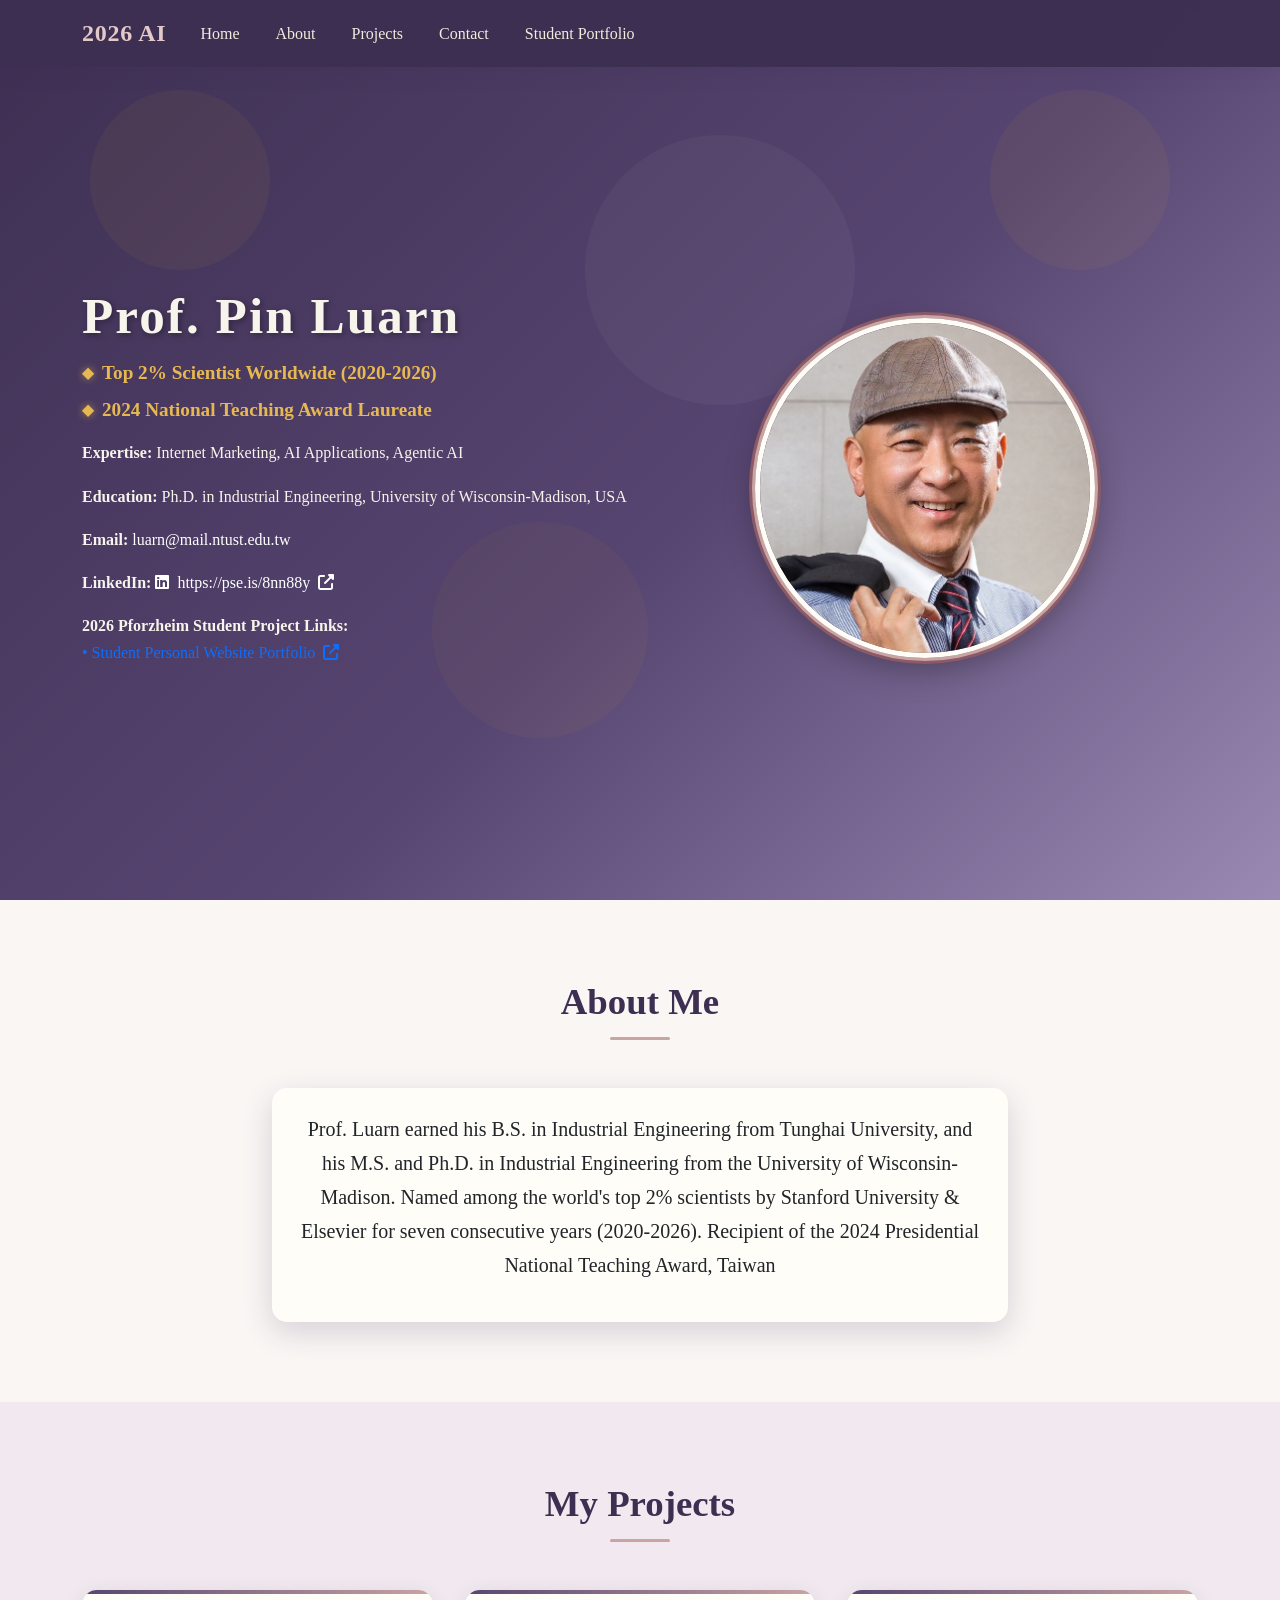
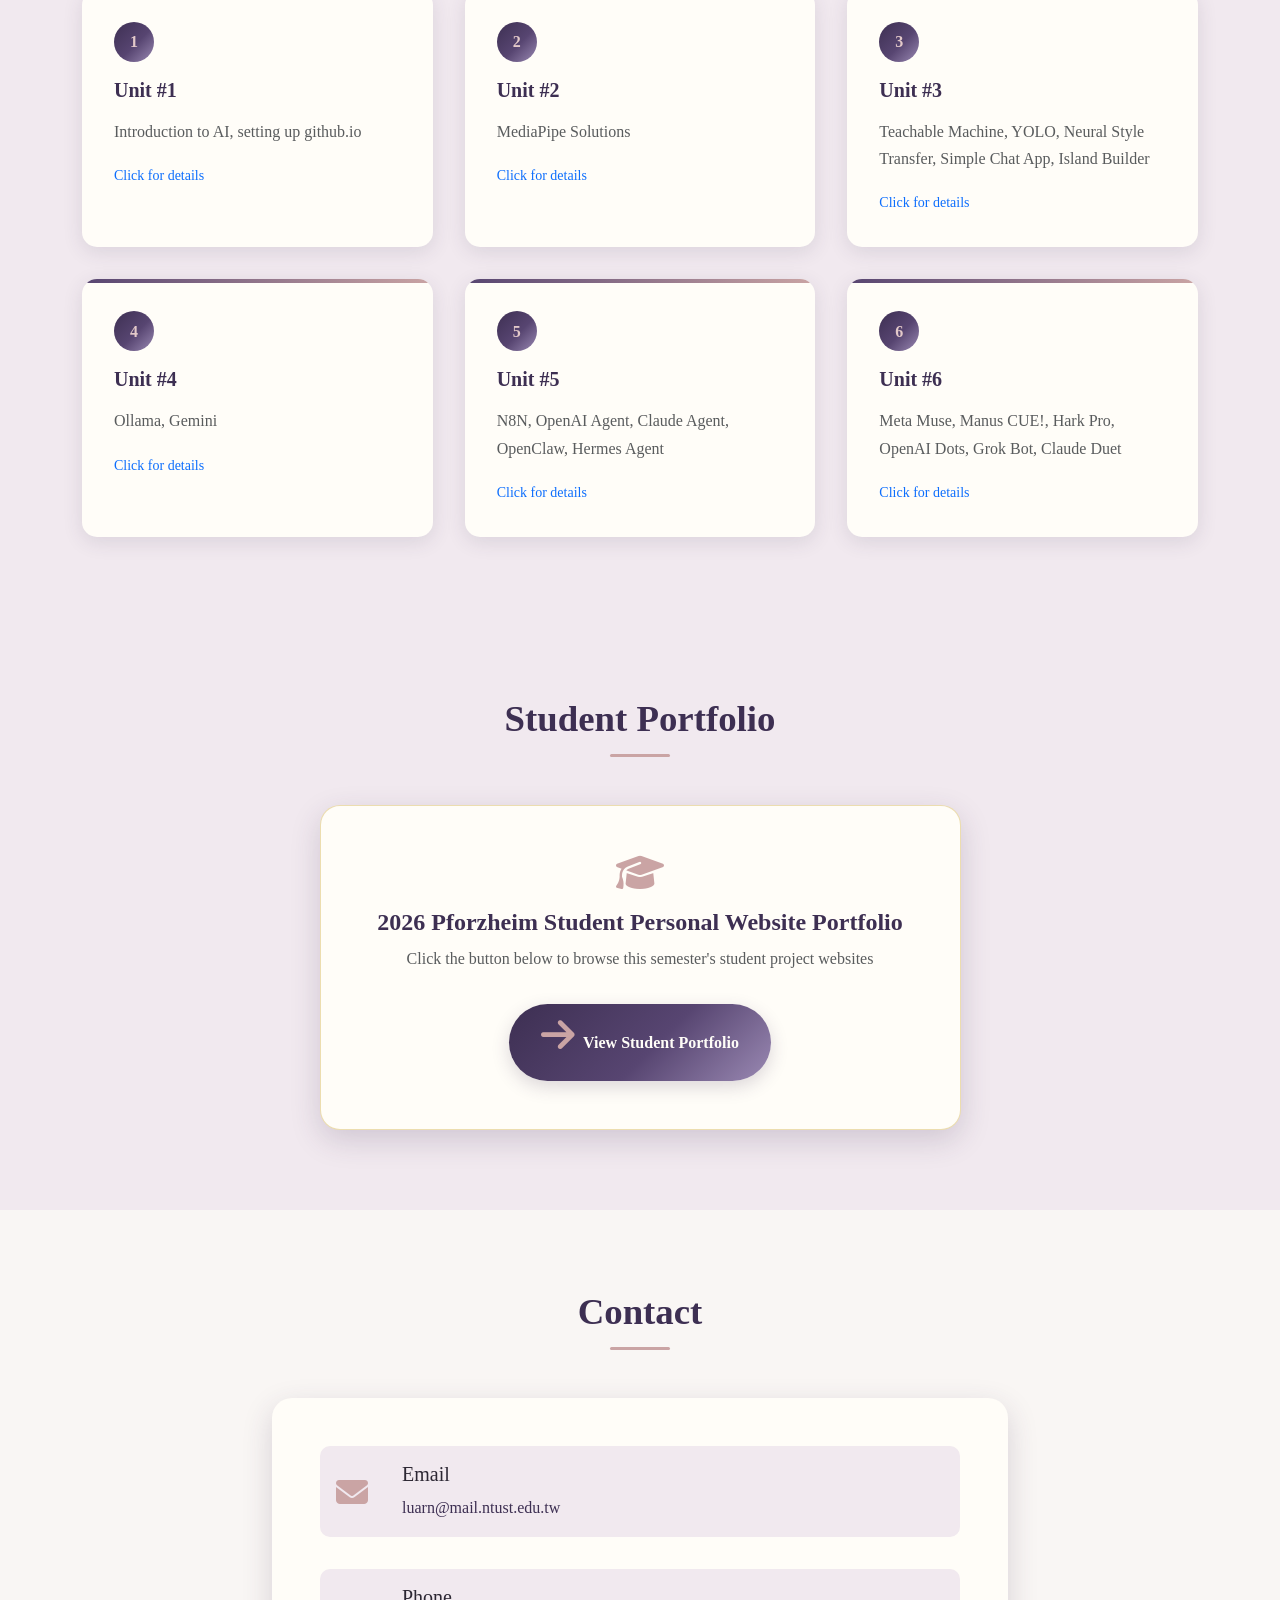
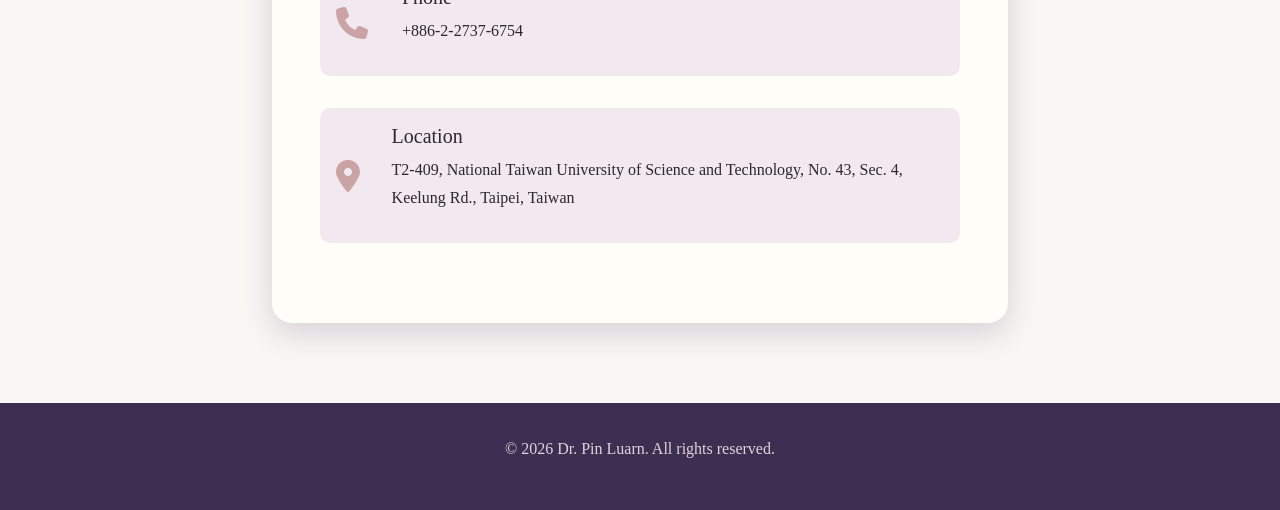
==== index.html @ 2ab1778e "Initial commit" ====
<!DOCTYPE html>
<html lang="en">
<head>
    <meta charset="UTF-8">
    <meta name="viewport" content="width=device-width, initial-scale=1.0">
    <title>Prof. Pin Luarn | 2026 AI Personal Site</title>
    <link href="https://cdnjs.cloudflare.com/ajax/libs/bootstrap/5.3.0/css/bootstrap.min.css" rel="stylesheet">
    <link href="https://cdnjs.cloudflare.com/ajax/libs/font-awesome/6.4.0/css/all.min.css" rel="stylesheet">
    <link rel="stylesheet" href="style.css">
    <link rel="icon" type="image/x-icon" href="favicon.ico">
    <!-- chatbot temporarily disabled; uncomment to enable and confirm the filename is chatbot.js -->
    <!-- <script src="chatbot.js"></script> -->
</head>
<body>
    <!-- Navigation -->
    <nav class="navbar navbar-expand-lg fixed-top">
        <div class="container">
            <a class="navbar-brand" href="#home">2026 AI</a>

            <button class="navbar-toggler" type="button" data-bs-toggle="collapse" data-bs-target="#navbarNav">
                <span class="navbar-toggler-icon"></span>
            </button>

            <div class="collapse navbar-collapse" id="navbarNav">
                <ul class="navbar-nav me-auto">
                    <li class="nav-item">
                        <a class="nav-link" href="#home">Home</a>
                    </li>
                    <li class="nav-item">
                        <a class="nav-link" href="#about">About</a>
                    </li>
                    <li class="nav-item">
                        <a class="nav-link" href="#projects">Projects</a>
                    </li>
                    <li class="nav-item">
                        <a class="nav-link" href="#contact">Contact</a>
                    </li>
                    <li class="nav-item">
                        <a class="nav-link" href="https://drluarn.github.io/student.html" target="_blank" rel="noopener">Student Portfolio</a>
                    </li>
                </ul>
            </div>
        </div>
    </nav>

    <!-- Hero Section -->
    <section id="home" class="hero">
        <div class="container">
            <div class="row align-items-center">
                <div class="col-lg-6 hero-content fade-in">
                    <h1 id="name"></h1>
                    <div class="titles-container">
                        <p class="subtitle title-line" id="title1"></p>
                        <p class="subtitle title-line" id="title2"></p>
                    </div>
                    <div class="mb-3">
                        <strong>Expertise:</strong>
                        <span id="expertise"></span>
                    </div>
                    <div class="mb-3">
                        <strong>Education:</strong>
                        <span id="education"></span>
                    </div>
                    <div class="mb-3">
                        <strong>Email:</strong>
                        <a href="" class="text-white" id="email"></a>
                    </div>
                    <div class="mb-3">
                        <strong>LinkedIn:</strong>
                        <a href="" target="_blank" class="text-white" id="linkedin">
                            <i class="fab fa-linkedin me-1"></i>
                            <span id="linkedin-text"></span>
                            <i class="fas fa-external-link-alt ms-1"></i>
                        </a>
                    </div>
                    <div class="mb-4 student-links">
                        <strong>2026 Pforzheim Student Project Links:</strong>
                        <div class="student-link-item">
                            <a href="https://drluarn.github.io/student.html" target="_blank" rel="noopener">
                                <span>• Student Personal Website Portfolio</span>
                                <i class="fas fa-external-link-alt ms-1"></i>
                            </a>
                        </div>
                    </div>
                </div>
                <div class="col-lg-6 text-center fade-in">
                    <img src="mypic.jpg" alt="profile photo" class="profile-img">
                </div>
            </div>
        </div>
    </section>

    <!-- About Section -->
    <section id="about" class="section">
        <div class="container">
            <h2 class="section-title">About Me</h2>
            <div class="row justify-content-center">
                <div class="col-lg-8">
                    <div class="card fade-in">
                        <div class="card-body p-4">
                            <p class="lead text-center" id="about-text">
                            </p>
                        </div>
                    </div>
                </div>
            </div>
        </div>
    </section>

    <!-- Projects Section -->
    <section id="projects" class="section bg-light">
        <div class="container">
            <h2 class="section-title">My Projects</h2>

            <!-- Projects are rendered dynamically by JS -->
            <div class="project-grid fade-in" id="projects-grid"></div>
        </div>
    </section>

    <!-- Student Portfolio Section -->
    <section id="portfolio" class="section bg-light">
        <div class="container">
            <h2 class="section-title">Student Portfolio</h2>
            <div class="row justify-content-center">
                <div class="col-lg-7">
                    <div class="portfolio-cta fade-in">
                        <i class="fas fa-graduation-cap"></i>
                        <h4 style="color: var(--navy-deep); font-weight: 700;">2026 Pforzheim Student Personal Website Portfolio</h4>
                        <p class="text-muted mt-2">Click the button below to browse this semester's student project websites</p>
                        <a href="https://drluarn.github.io/student.html" class="btn-elegant" target="_blank" rel="noopener">
                            <i class="fas fa-arrow-right"></i> <span>View Student Portfolio</span>
                        </a>
                    </div>
                </div>
            </div>
        </div>
    </section>

    <!-- Contact Section -->
    <section id="contact" class="section">
        <div class="container">
            <h2 class="section-title">Contact</h2>
            <div class="row justify-content-center">
                <div class="col-lg-8">
                    <div class="contact-info fade-in">
                        <div class="contact-item">
                            <i class="fas fa-envelope"></i>
                            <div>
                                <h5>Email</h5>
                                <a id="contact-email1" href=""></a>
                            </div>
                        </div>
                        <div class="contact-item">
                            <i class="fas fa-phone"></i>
                            <div>
                                <h5>Phone</h5>
                                <p id="contact-phone"></p>
                            </div>
                        </div>
                        <div class="contact-item">
                            <i class="fas fa-map-marker-alt"></i>
                            <div>
                                <h5>Location</h5>
                                <p id="contact-location"></p>
                            </div>
                        </div>
                    </div>
                </div>
            </div>
        </div>
    </section>

    <!-- Footer -->
    <footer class="footer">
        <div class="container">
            <p>&copy; 2026 Dr. Pin Luarn. All rights reserved.</p>
        </div>
    </footer>

    <!-- Bootstrap JS -->
    <script src="https://cdnjs.cloudflare.com/ajax/libs/bootstrap/5.3.0/js/bootstrap.bundle.min.js"></script>

    <script>
        const totalUnits = 6;

        // Fallback project descriptions (used if projects.txt cannot be fetched, e.g. opened via file://)
        const defaultProjects = [
            {id: 1, description: 'Introduction to AI, setting up github.io'},
            {id: 2, description: 'MediaPipe Solutions'},
            {id: 3, description: 'Teachable Machine, YOLO, Neural Style Transfer, Simple Chat App, Island Builder'},
            {id: 4, description: 'Ollama, Gemini'},
            {id: 5, description: 'N8N, OpenAI Agent, Claude Agent, OpenClaw, Hermes Agent'},
            {id: 6, description: 'Meta Muse, Manus CUE!, Hark Pro, OpenAI Dots, Grok Bot, Claude Duet'}
        ];

        let projects = defaultProjects;

        // Always read projects.txt from the instructor's own site so every student
        // fork (even hosted on a different github.io domain) shows the same, current
        // unit list rather than whatever projects.txt happens to ship in their repo.
        const PROJECTS_TXT_URL = 'https://drluarn.github.io/projects.txt';

        async function loadProjectsTxt() {
            try {
                const res = await fetch(PROJECTS_TXT_URL, { cache: 'no-store' });
                if (!res.ok) throw new Error('projects.txt not found');
                const text = await res.text();
                const parsed = parseProfileTxt(text);
                const loaded = [];
                for (let i = 1; i <= totalUnits; i++) {
                    const description = parsed[`unit${i}`];
                    if (description) loaded.push({id: i, description});
                }
                // Only use the loaded list if every unit was found; otherwise keep defaults
                projects = (loaded.length === totalUnits) ? loaded : defaultProjects;
            } catch (err) {
                console.warn('Could not load projects.txt, using built-in defaults.', err);
                projects = defaultProjects;
            }
        }

        // Fallback profile (used if profile.txt cannot be fetched, e.g. opened via file://)
        const defaultProfile = {
            name: 'Prof. Pin Luarn',
            title1: 'Top 2% Scientist Worldwide (2020-2026)',
            title2: '2024 National Teaching Award Laureate',
            expertise: 'Internet Marketing, AI Applications, Agentic AI',
            education: 'Ph.D. in Industrial Engineering, University of Wisconsin-Madison, USA',
            email: 'luarn@mail.ntust.edu.tw',
            linkedin: 'https://pse.is/8nn88y',
            about1: 'Prof. Luarn earned his B.S. in Industrial Engineering from Tunghai University,',
            about2: 'and his M.S. and Ph.D. in Industrial Engineering from the University of Wisconsin-Madison.',
            about3: "Named among the world's top 2% scientists by Stanford University & Elsevier for seven consecutive years (2020-2026).",
            about4: 'Recipient of the 2024 Presidential National Teaching Award, Taiwan',
            phone: '+886-2-2737-6754',
            location: 'T2-409, National Taiwan University of Science and Technology, No. 43, Sec. 4, Keelung Rd., Taipei, Taiwan'
        };

        let profileData = defaultProfile;

        // Parse a simple "key=value" text file, ignoring blank lines and comments
        function parseProfileTxt(text) {
            const data = {};
            text.split(/\r?\n/).forEach(line => {
                const trimmed = line.trim();
                if (!trimmed || trimmed.startsWith('#')) return;
                const idx = trimmed.indexOf('=');
                if (idx === -1) return;
                const key = trimmed.slice(0, idx).trim();
                const value = trimmed.slice(idx + 1).trim();
                data[key] = value;
            });
            return data;
        }

        async function loadProfileTxt() {
            try {
                const res = await fetch('profile.txt', { cache: 'no-store' });
                if (!res.ok) throw new Error('profile.txt not found');
                const text = await res.text();
                const parsed = parseProfileTxt(text);
                // Merge over defaults so missing keys still fall back gracefully
                profileData = Object.assign({}, defaultProfile, parsed);
            } catch (err) {
                console.warn('Could not load profile.txt, using built-in defaults.', err);
                profileData = defaultProfile;
            }
        }

        // Initialize page
        document.addEventListener('DOMContentLoaded', async function() {
            await Promise.all([loadProfileTxt(), loadProjectsTxt()]);
            applyProfileData();
            renderProjects();
            initScrollAnimations();
            initSmoothScrolling();
        });

        // Fill in profile fields (name, titles, about text, contact info)
        function applyProfileData() {
            const p = profileData;
            document.getElementById('name').textContent = p.name;
            document.getElementById('title1').textContent = p.title1;
            document.getElementById('title2').textContent = p.title2;
            document.getElementById('expertise').textContent = p.expertise;
            document.getElementById('education').textContent = p.education;

            document.getElementById('email').textContent = p.email;
            document.getElementById('email').href = `mailto:${p.email}`;
            document.getElementById('linkedin').href = p.linkedin;
            document.getElementById('linkedin-text').textContent = p.linkedin;

            const aboutParts = [p.about1, p.about2, p.about3, p.about4]
                .filter(text => text && text.trim());
            document.getElementById('about-text').innerHTML = aboutParts.join(' ');

            document.getElementById('contact-email1').textContent = p.email;
            document.getElementById('contact-email1').href = `mailto:${p.email}`;
            document.getElementById('contact-phone').textContent = p.phone;
            document.getElementById('contact-location').textContent = p.location;
        }

        // Render the project grid
        function renderProjects() {
            const grid = document.getElementById('projects-grid');

            grid.innerHTML = projects.map(project => {
                return `
                    <div class="project-card" onclick="openProject(${project.id})">
                        <div class="project-number">${project.id}</div>
                        <h5>Unit #${project.id}</h5>
                        <p class="text-muted">${project.description}</p>
                        <small class="text-primary">Click for details</small>
                    </div>
                `;
            }).join('');
        }

        // Open project details
        function openProject(id) {
            window.open(`unit.html?unit=${id}`, '_blank');
        }

        // Scroll-triggered fade-in animations
        function initScrollAnimations() {
            const observerOptions = {
                threshold: 0.1,
                rootMargin: '0px 0px -50px 0px'
            };

            const observer = new IntersectionObserver((entries) => {
                entries.forEach(entry => {
                    if (entry.isIntersecting) {
                        entry.target.classList.add('visible');
                    }
                });
            }, observerOptions);

            document.querySelectorAll('.fade-in').forEach(el => {
                observer.observe(el);
            });
        }

        // Smooth scrolling for in-page navigation links
        function initSmoothScrolling() {
            document.querySelectorAll('a[href^="#"]').forEach(anchor => {
                anchor.addEventListener('click', function (e) {
                    e.preventDefault();
                    const target = document.querySelector(this.getAttribute('href'));
                    if (target) {
                        const headerOffset = 70;
                        const elementPosition = target.getBoundingClientRect().top;
                        const offsetPosition = elementPosition + window.pageYOffset - headerOffset;

                        window.scrollTo({
                            top: offsetPosition,
                            behavior: 'smooth'
                        });
                    }
                });
            });
        }

        // Navbar background on scroll
        window.addEventListener('scroll', function() {
            const navbar = document.querySelector('.navbar');
            if (window.scrollY > 50) {
                navbar.style.background = 'rgba(255,255,255,0.98)';
            } else {
                navbar.style.background = 'rgba(255,255,255,0.95)';
            }
        });
    </script>
</body>
</html>
---- style.css ----
/* ============================================================
   2026 AI Personal Site - shared styles
   Theme: elegant navy x rose gold (academic tone)
   ============================================================ */
:root {
    --navy-deep:   #3d2f52;   /* primary: deep purple */
    --navy-mid:    #574571;   /* gradient mid-point */
    --navy-soft:   #9a89b3;   /* gradient end / secondary (soft purple) */
    --gold:        #caa4a4;   /* accent rose gold */
    --gold-light:  #e3c9c9;   /* soft rose gold (hover, borders) */
    --cream:       #f9f6f4;   /* warm off-white background */
    --cream-deep:  #f1e9ef;   /* card base / light background */
    --ink:         #2c2733;   /* primary text */
    --ink-soft:    #6b5f73;   /* secondary text */

    --gradient-navy: linear-gradient(135deg, var(--navy-deep) 0%, var(--navy-mid) 55%, var(--navy-soft) 100%);
    --shadow-navy: rgba(61, 47, 82, 0.18);
}

* {
    margin: 0;
    padding: 0;
    box-sizing: border-box;
}

body {
    font-family: 'Noto Serif TC', 'PingFang TC', 'Microsoft JhengHei', 'Segoe UI', serif;
    line-height: 1.7;
    color: var(--ink);
    background: var(--cream);
}

a { text-decoration: none; }

/* ---------------- Navigation ---------------- */
.navbar {
    background: rgba(61, 47, 82, 0.96) !important;
    backdrop-filter: blur(10px);
    box-shadow: 0 2px 20px var(--shadow-navy);
    transition: all 0.3s ease;
}

.navbar-brand {
    font-weight: 700;
    font-size: 1.5rem;
    color: var(--gold-light) !important;
    letter-spacing: 0.03em;
}

.navbar-nav .nav-link {
    color: #f1ecdd !important;
    font-weight: 500;
    margin: 0 10px;
    transition: all 0.3s ease;
}

.navbar-nav .nav-link:hover {
    color: var(--gold) !important;
    transform: translateY(-2px);
}

/* ---------------- Hero ---------------- */
.hero {
    background: var(--gradient-navy);
    min-height: 100vh;
    display: flex;
    align-items: center;
    color: #f7f4ec;
    position: relative;
    overflow: hidden;
    padding-top: 76px;
}

.hero::before {
    content: '';
    position: absolute;
    inset: 0;
    background: url("data:image/svg+xml,%3Csvg xmlns='http://www.w3.org/2000/svg' viewBox='0 0 1000 1000'%3E%3Ccircle cx='200' cy='200' r='100' fill='rgba(201,162,39,0.07)'/%3E%3Ccircle cx='800' cy='300' r='150' fill='rgba(255,255,255,0.04)'/%3E%3Ccircle cx='600' cy='700' r='120' fill='rgba(201,162,39,0.05)'/%3E%3C/svg%3E");
    animation: float 14s ease-in-out infinite;
    will-change: transform;
    transform: translate3d(0,0,0);
    pointer-events: none;
}
@keyframes float {
    0%, 100% { transform: translate3d(0, 0, 0) scale(1); }
    50%      { transform: translate3d(24px, -60px, 0) scale(1.03); }
}

.hero-content { position: relative; z-index: 2; }

.hero h1 {
    font-size: 3.2rem;
    font-weight: 700;
    margin-bottom: 0.6rem;
    letter-spacing: 0.04em;
    text-shadow: 2px 2px 6px rgba(0,0,0,0.35);
}

.hero .subtitle {
    font-size: 1.2rem;
    margin-bottom: 1.6rem;
    opacity: 0.92;
}

.titles-container { margin-bottom: 0.8rem; }

.title-line {
    position: relative;
    padding-left: 0;
    font-weight: 600;
    color: #f5c451 !important;
    margin-bottom: 0.3rem !important;
    display: flex;
    align-items: center;
}
.title-line:before {
    content: "◆";
    color: #f5c451;
    font-size: 0.8em;
    margin-right: 0.5rem;
    text-shadow: 0 0 8px rgba(245,196,81,0.6);
}
.title-line:last-child { margin-bottom: 0 !important; }

/* ---------------- Profile Image ---------------- */
.profile-img {
    width: clamp(250px, 33vw, 340px);
    height: clamp(250px, 33vw, 340px);
    border-radius: 50%;
    aspect-ratio: 1 / 1;
    object-fit: cover;
    border: 5px solid #fffdf6;
    box-shadow:
        0 0 0 3px var(--gold),
        0 0 0 6px #8a5a66,
        0 12px 32px rgba(0,0,0,0.30);
    transition: transform 0.35s ease, box-shadow 0.35s ease;
}
.profile-img:hover {
    transform: scale(1.05);
    box-shadow:
        0 0 0 3px var(--gold-light),
        0 0 0 6px var(--gold),
        0 18px 40px rgba(0,0,0,0.35);
}
.hero .profile-img { border-radius: 50% !important; }

/* ---------------- Sections ---------------- */
.section { padding: 80px 0; }

.section-title {
    text-align: center;
    font-size: 2.3rem;
    margin-bottom: 3rem;
    color: var(--navy-deep);
    font-weight: 700;
    position: relative;
}
.section-title::after {
    content: '';
    display: block;
    width: 60px;
    height: 3px;
    background: var(--gold);
    margin: 0.8rem auto 0;
    border-radius: 2px;
}

.bg-light { background: var(--cream-deep) !important; }

/* ---------------- Cards ---------------- */
.card {
    border: none;
    border-radius: 15px;
    box-shadow: 0 10px 30px var(--shadow-navy);
    transition: transform 0.3s ease, box-shadow 0.3s ease;
    background: #fffdf8;
}
.card:hover {
    transform: translateY(-8px);
    box-shadow: 0 20px 40px rgba(61, 47, 82, 0.25);
}

/* ---------------- Filter Buttons ---------------- */
.filter-buttons { text-align: center; margin-bottom: 3rem; }

.filter-btn {
    background: #fffdf8;
    color: var(--navy-mid);
    border: 2px solid var(--navy-mid);
    padding: 10px 25px;
    margin: 5px;
    border-radius: 25px;
    font-weight: 500;
    transition: all 0.3s ease;
}
.filter-btn:hover,
.filter-btn.active {
    background: var(--navy-mid);
    color: #fffdf8;
    transform: translateY(-2px);
    box-shadow: 0 5px 15px var(--shadow-navy);
}

/* ---------------- Project Grid ---------------- */
.project-grid {
    display: grid;
    grid-template-columns: repeat(auto-fit, minmax(300px, 1fr));
    gap: 2rem;
    margin-top: 2rem;
}

.project-card {
    background: #fffdf8;
    padding: 2rem;
    border-radius: 15px;
    box-shadow: 0 5px 20px rgba(61, 47, 82, 0.12);
    transition: all 0.3s ease;
    cursor: pointer;
    position: relative;
    overflow: hidden;
}
.project-card::before {
    content: '';
    position: absolute;
    top: 0; left: 0;
    width: 100%; height: 4px;
    background: linear-gradient(90deg, var(--navy-mid), var(--gold));
}
.project-card:hover {
    transform: translateY(-10px);
    box-shadow: 0 15px 35px rgba(61, 47, 82, 0.22);
}

.project-number {
    background: var(--gradient-navy);
    color: var(--gold-light);
    width: 40px; height: 40px;
    border-radius: 50%;
    display: flex; align-items: center; justify-content: center;
    font-weight: 700;
    margin-bottom: 1rem;
}

.project-card h5 { color: var(--navy-deep); margin-bottom: 1rem; font-weight: 700; }

/* ---------------- Student Portfolio CTA ---------------- */
.portfolio-cta {
    background: #fffdf8;
    border: 1px solid rgba(201,162,39,0.35);
    border-radius: 20px;
    box-shadow: 0 10px 30px var(--shadow-navy);
    padding: 3rem 2rem;
    text-align: center;
}
.portfolio-cta i { color: var(--gold); font-size: 2.4rem; margin-bottom: 1rem; }
.btn-elegant {
    display: inline-flex;
    align-items: center;
    gap: 0.5rem;
    background: var(--gradient-navy);
    color: #fffdf8 !important;
    padding: 0.7rem 2rem;
    border-radius: 50px;
    font-weight: 600;
    margin-top: 1rem;
    transition: all 0.3s ease;
    box-shadow: 0 6px 18px var(--shadow-navy);
}
.btn-elegant:hover {
    transform: translateY(-3px);
    box-shadow: 0 10px 24px rgba(20,38,64,0.3);
    color: var(--gold-light) !important;
}

/* ---------------- Contact ---------------- */
.contact-info {
    background: #fffdf8;
    padding: 3rem;
    border-radius: 20px;
    box-shadow: 0 10px 30px var(--shadow-navy);
}
.contact-item {
    display: flex;
    align-items: center;
    margin-bottom: 2rem;
    padding: 1rem;
    background: var(--cream-deep);
    border-radius: 10px;
    transition: transform 0.3s ease;
}
.contact-item:hover { transform: translateX(10px); }
.contact-item i { font-size: 2rem; color: var(--gold); margin-right: 1rem; width: 50px; }
.contact-item a { color: var(--navy-deep) !important; text-decoration: none; }
.contact-item a:hover { color: var(--gold) !important; }

/* ---------------- Footer ---------------- */
.footer {
    background: var(--navy-deep);
    color: #e3d2da;
    text-align: center;
    padding: 2rem 0;
}

/* ---------------- Generic page header (unit / homework) ---------------- */
.project-header {
    background: var(--gradient-navy);
    color: #f7f4ec;
    padding: 120px 0 40px;
    position: relative;
    overflow: hidden;
}
.project-header::before {
    content: '';
    position: absolute;
    inset: 0;
    background: url("data:image/svg+xml,%3Csvg xmlns='http://www.w3.org/2000/svg' viewBox='0 0 1000 1000'%3E%3Ccircle cx='200' cy='200' r='80' fill='rgba(201,162,39,0.07)'/%3E%3Ccircle cx='800' cy='150' r='120' fill='rgba(255,255,255,0.04)'/%3E%3Ccircle cx='500' cy='400' r='100' fill='rgba(201,162,39,0.05)'/%3E%3C/svg%3E");
    animation: float 15s ease-in-out infinite;
    pointer-events: none;
}
.project-title {
    color: #fffdf8 !important;
    font-weight: 700;
    font-size: 2.4rem;
    position: relative;
    z-index: 2;
    text-shadow: 2px 4px 8px rgba(0,0,0,0.3);
}
.project-subtitle {
    color: rgba(247,244,236,0.88) !important;
    font-size: 1.1rem;
    margin-top: 0.5rem;
    position: relative;
    z-index: 2;
}
.back-btn {
    position: relative;
    z-index: 3;
    background: rgba(255, 253, 248, 0.95);
    color: var(--navy-deep) !important;
    padding: 0.5rem 1.5rem;
    border-radius: 50px;
    text-decoration: none;
    display: inline-flex;
    align-items: center;
    gap: 0.5rem;
    font-weight: 600;
    border: 1px solid rgba(201,162,39,0.3);
    box-shadow: 0 4px 15px rgba(0,0,0,0.2);
    transition: all 0.3s ease;
}
.back-btn:hover {
    background: #fffdf8;
    color: var(--gold) !important;
    transform: translateY(-2px);
}
.breadcrumb-item a { color: #fffdf8; }
.breadcrumb-item a:hover { color: var(--gold); }
.breadcrumb-item.active { color: var(--gold-light); }

/* ---------------- Animations ---------------- */
.fade-in { opacity: 0; transform: translateY(30px); transition: all 0.8s ease; }
.fade-in.visible { opacity: 1; transform: translateY(0); }

/* ---------------- Responsive ---------------- */
@media (max-width: 768px) {
    .hero h1 { font-size: 2.3rem; }
    .profile-img { width: 190px; height: 190px; }
    .project-grid { grid-template-columns: 1fr; }
    .section-title { font-size: 1.9rem; }
    .filter-btn { padding: 8px 20px; font-size: 0.9rem; }
    .project-card { padding: 1.5rem; }
    .contact-info { padding: 2rem; }
    .project-title { font-size: 2rem; }
}

@media (max-width: 576px) {
    .hero h1 { font-size: 1.9rem; }
    .hero .subtitle { font-size: 1.05rem; }
    .section { padding: 60px 0; }
    .profile-img { width: 160px; height: 160px; }
    .project-card { padding: 1.2rem; }
    .contact-info { padding: 1.5rem; }
    .contact-item { flex-direction: column; text-align: center; }
    .contact-item i { margin-right: 0; margin-bottom: 0.5rem; }
}
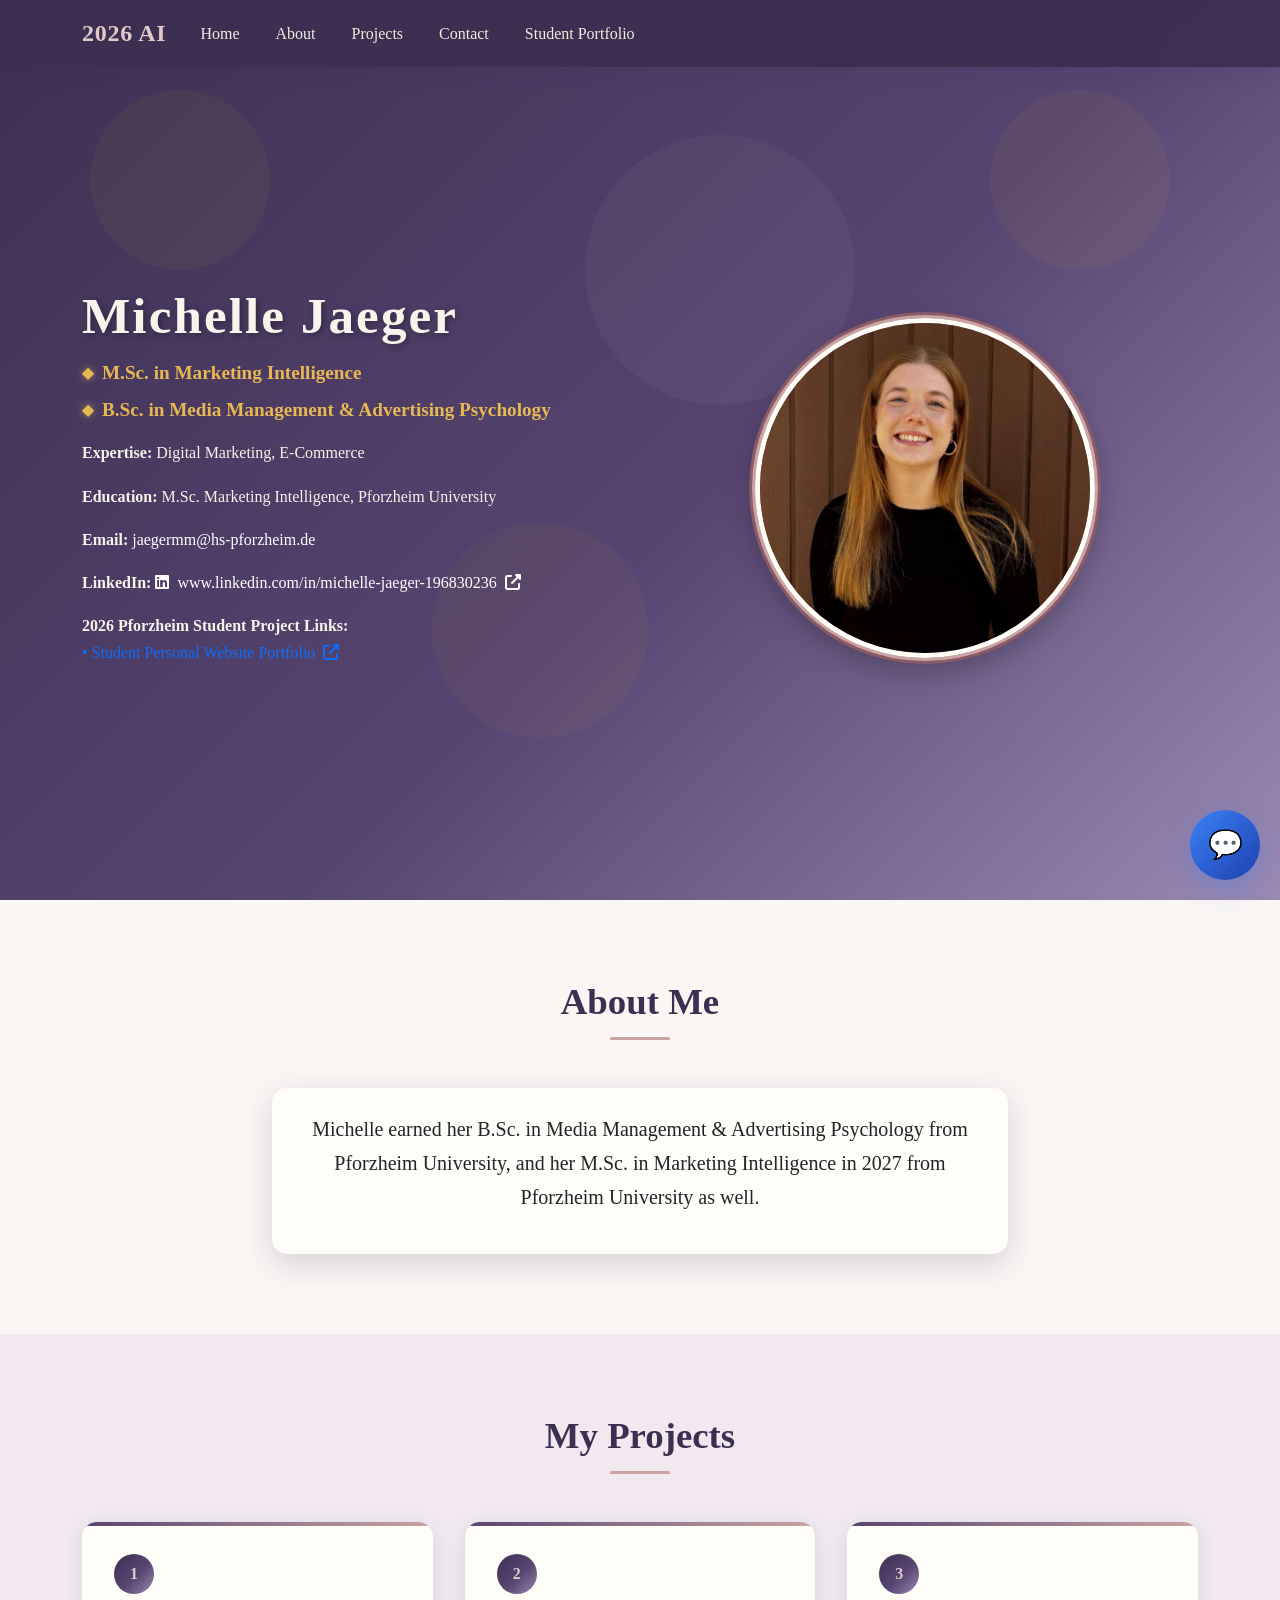
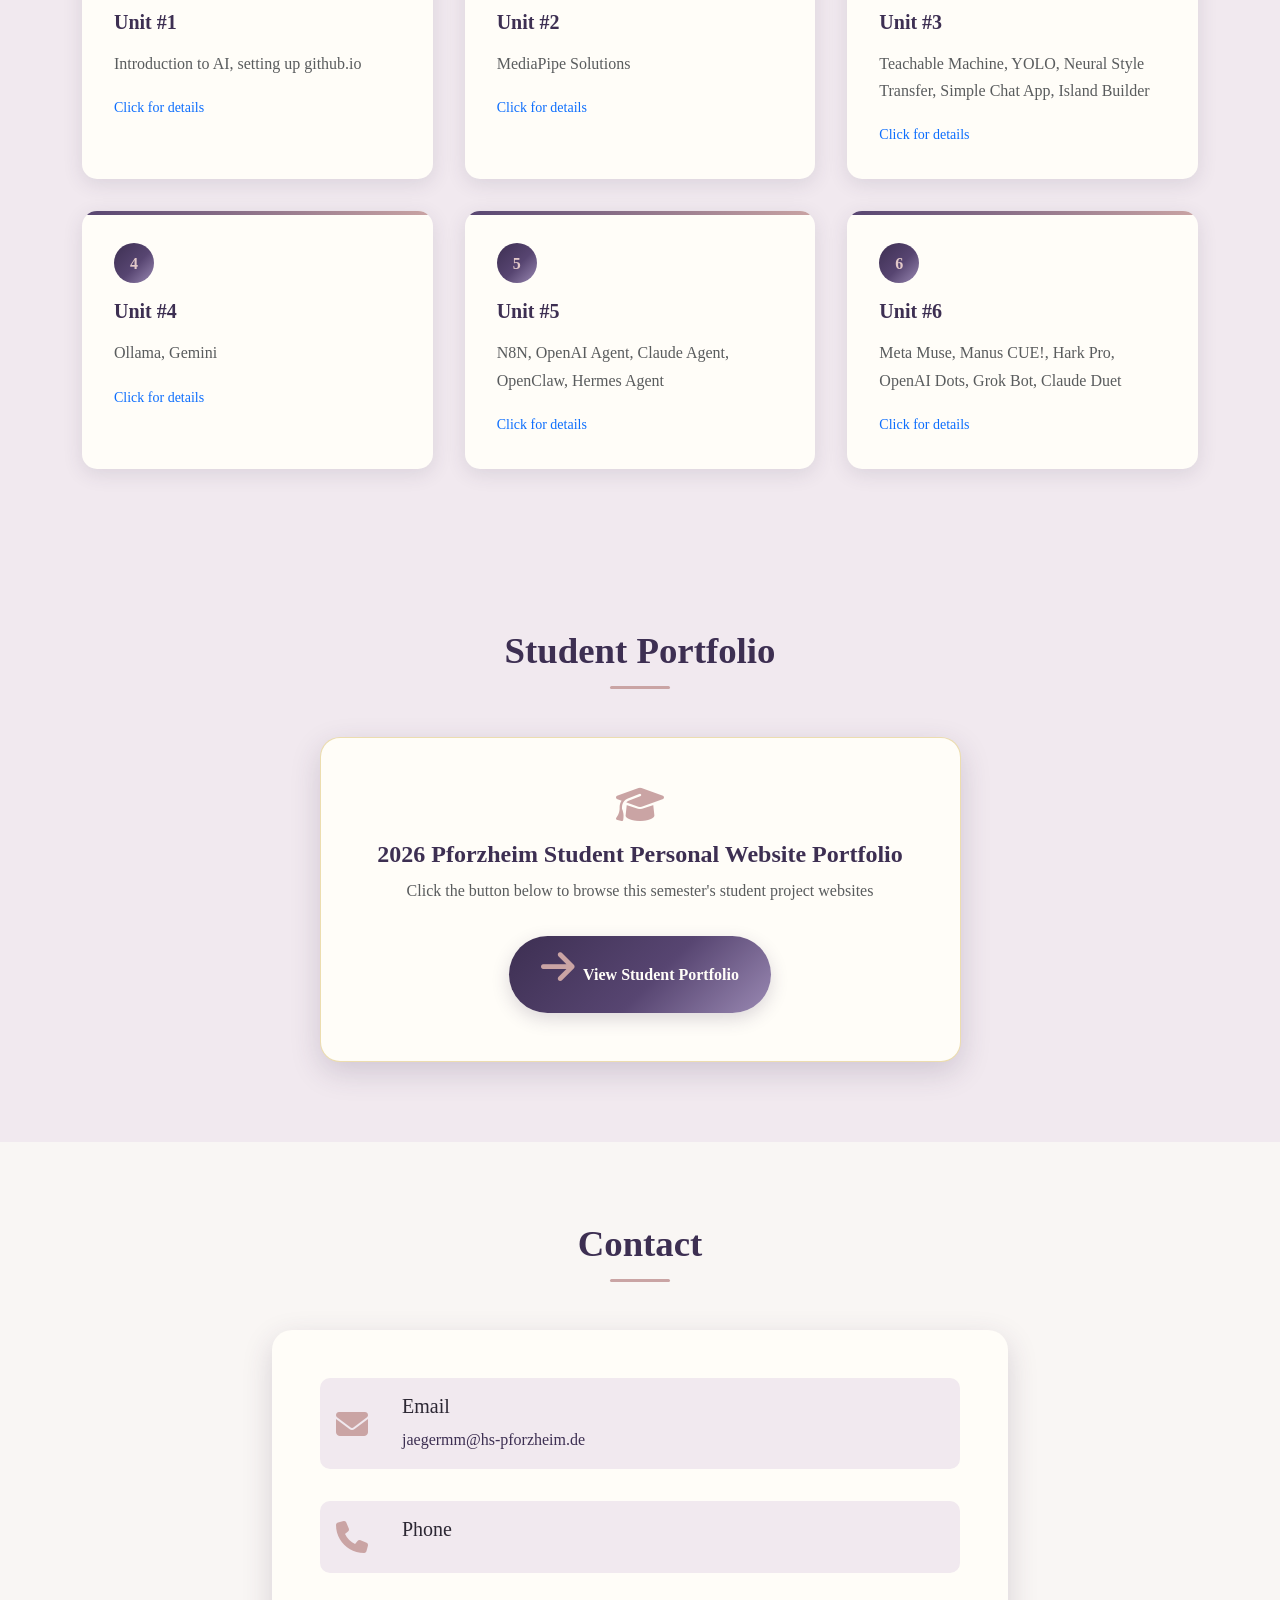
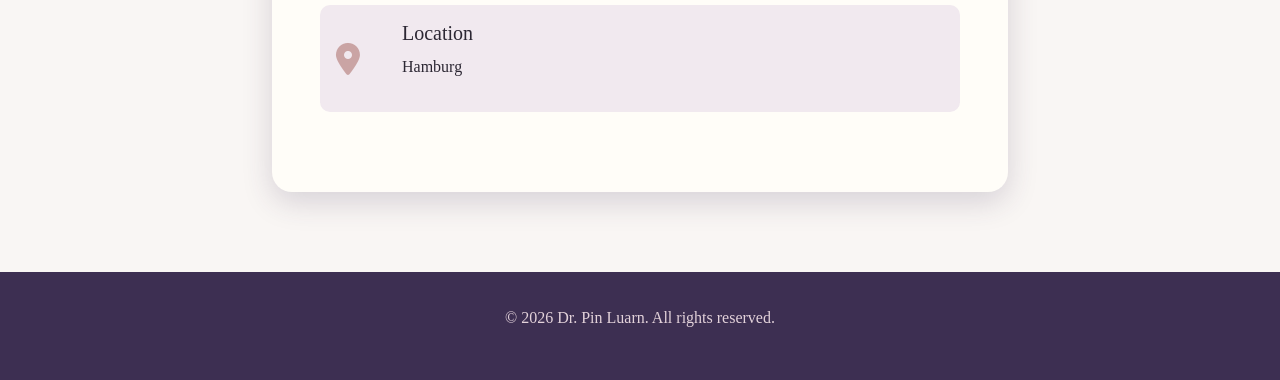
==== commit cc898ee0: "Enable chatbot script in index.html" ====
--- a/index.html
+++ b/index.html
@@ -9,7 +9,7 @@
     <link rel="stylesheet" href="style.css">
     <link rel="icon" type="image/x-icon" href="favicon.ico">
     <!-- chatbot temporarily disabled; uncomment to enable and confirm the filename is chatbot.js -->
-    <!-- <script src="chatbot.js"></script> -->
+    <script src="chatbot.js"></script>
 </head>
 <body>
     <!-- Navigation -->
